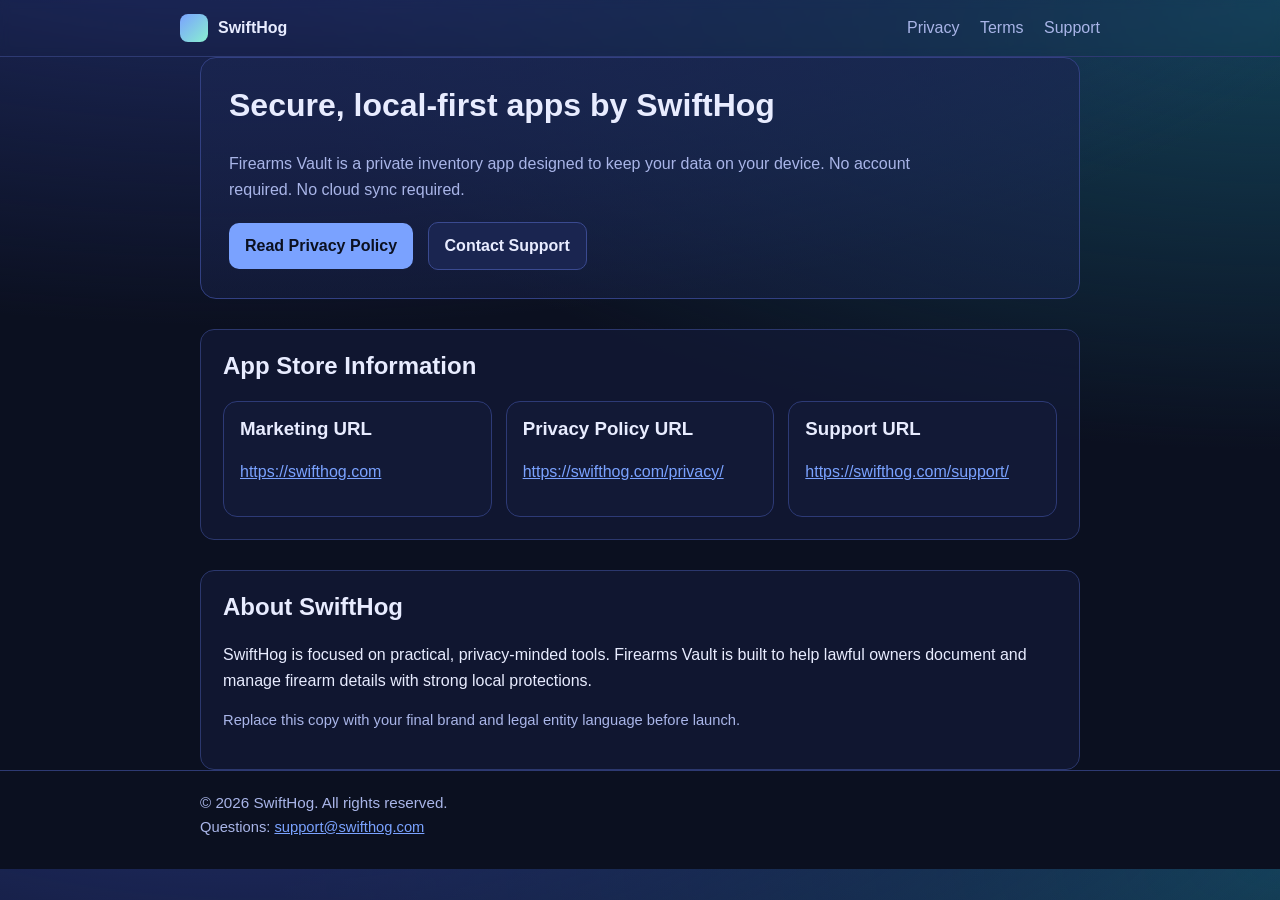
==== index.html @ f89284c2 "Add GitHub Pages site for app store compliance" ====
<!doctype html>
<html lang="en">
  <head>
    <meta charset="UTF-8" />
    <meta name="viewport" content="width=device-width, initial-scale=1.0" />
    <title>SwiftHog | Firearms Vault</title>
    <meta
      name="description"
      content="SwiftHog builds privacy-first, local-first mobile software. Firearms Vault helps you securely organize your collection."
    />
    <link rel="stylesheet" href="/styles.css" />
  </head>
  <body>
    <header>
      <div class="container topbar">
        <a class="brand" href="/">
          <span class="brand-badge" aria-hidden="true"></span>
          <span>SwiftHog</span>
        </a>
        <nav aria-label="Primary">
          <a href="/privacy/">Privacy</a>
          <a href="/terms/">Terms</a>
          <a href="/support/">Support</a>
        </nav>
      </div>
    </header>

    <main class="container">
      <section class="hero">
        <h1>Secure, local-first apps by SwiftHog</h1>
        <p class="subtext">
          Firearms Vault is a private inventory app designed to keep your data on your device.
          No account required. No cloud sync required.
        </p>
        <div class="button-row">
          <a class="button" href="/privacy/">Read Privacy Policy</a>
          <a class="button secondary" href="/support/">Contact Support</a>
        </div>
      </section>

      <section class="section">
        <h2>App Store Information</h2>
        <div class="grid">
          <article class="card">
            <h3>Marketing URL</h3>
            <p><a href="https://swifthog.com">https://swifthog.com</a></p>
          </article>
          <article class="card">
            <h3>Privacy Policy URL</h3>
            <p><a href="https://swifthog.com/privacy/">https://swifthog.com/privacy/</a></p>
          </article>
          <article class="card">
            <h3>Support URL</h3>
            <p><a href="https://swifthog.com/support/">https://swifthog.com/support/</a></p>
          </article>
        </div>
      </section>

      <section class="section">
        <h2>About SwiftHog</h2>
        <p>
          SwiftHog is focused on practical, privacy-minded tools. Firearms Vault is built to help
          lawful owners document and manage firearm details with strong local protections.
        </p>
        <p class="small">
          Replace this copy with your final brand and legal entity language before launch.
        </p>
      </section>
    </main>

    <footer>
      <div class="container">
        <div>© <span id="year"></span> SwiftHog. All rights reserved.</div>
        <div class="small">Questions: <a href="mailto:support@swifthog.com">support@swifthog.com</a></div>
      </div>
    </footer>

    <script>
      document.getElementById("year").textContent = new Date().getFullYear();
    </script>
  </body>
</html>
---- styles.css ----
:root {
  --bg: #0b1020;
  --surface: #121936;
  --surface-2: #1a2550;
  --text: #e8ecff;
  --muted: #a9b5e8;
  --accent: #7aa2ff;
  --accent-2: #89f0d0;
  --maxw: 920px;
}

* {
  box-sizing: border-box;
}

html,
body {
  margin: 0;
  padding: 0;
  font-family: -apple-system, BlinkMacSystemFont, "Segoe UI", Roboto, Helvetica, Arial, sans-serif;
  line-height: 1.6;
  color: var(--text);
  background: radial-gradient(1200px 500px at 20% -20%, #22306f, transparent),
    radial-gradient(1000px 450px at 100% 0%, #134157, transparent), var(--bg);
}

a {
  color: var(--accent);
}

a:hover {
  opacity: 0.92;
}

.container {
  width: 100%;
  max-width: var(--maxw);
  margin: 0 auto;
  padding: 0 20px;
}

header {
  border-bottom: 1px solid #2e3a73;
  backdrop-filter: blur(4px);
}

.topbar {
  display: flex;
  align-items: center;
  justify-content: space-between;
  padding: 14px 0;
}

.brand {
  display: inline-flex;
  align-items: center;
  gap: 10px;
  font-weight: 700;
  text-decoration: none;
  color: var(--text);
}

.brand-badge {
  width: 28px;
  height: 28px;
  border-radius: 8px;
  background: linear-gradient(135deg, var(--accent), var(--accent-2));
}

nav a {
  margin-left: 16px;
  text-decoration: none;
  color: var(--muted);
}

main {
  padding: 38px 0 60px;
}

.hero {
  background: linear-gradient(180deg, rgba(26, 37, 80, 0.7), rgba(26, 37, 80, 0.4));
  border: 1px solid #324082;
  border-radius: 16px;
  padding: 28px;
}

h1,
h2,
h3 {
  line-height: 1.2;
  margin-top: 0;
}

h1 {
  font-size: 2rem;
}

.subtext {
  color: var(--muted);
  max-width: 700px;
}

.grid {
  display: grid;
  grid-template-columns: repeat(auto-fit, minmax(220px, 1fr));
  gap: 14px;
  margin-top: 20px;
}

.card {
  background: var(--surface);
  border: 1px solid #2d3a76;
  border-radius: 14px;
  padding: 16px;
}

.button-row {
  margin-top: 20px;
}

.button {
  display: inline-block;
  background: var(--accent);
  color: #0b1020;
  text-decoration: none;
  font-weight: 600;
  padding: 10px 16px;
  border-radius: 10px;
  margin-right: 10px;
}

.button.secondary {
  background: var(--surface-2);
  color: var(--text);
  border: 1px solid #3a4a90;
}

.section {
  margin-top: 30px;
  background: rgba(18, 25, 54, 0.72);
  border: 1px solid #2b376d;
  border-radius: 14px;
  padding: 22px;
}

footer {
  border-top: 1px solid #2e3a73;
  color: var(--muted);
  font-size: 0.95rem;
  padding: 20px 0 30px;
}

.small {
  font-size: 0.92rem;
  color: var(--muted);
}

code {
  background: #18224b;
  border: 1px solid #2d3a76;
  padding: 2px 6px;
  border-radius: 6px;
}
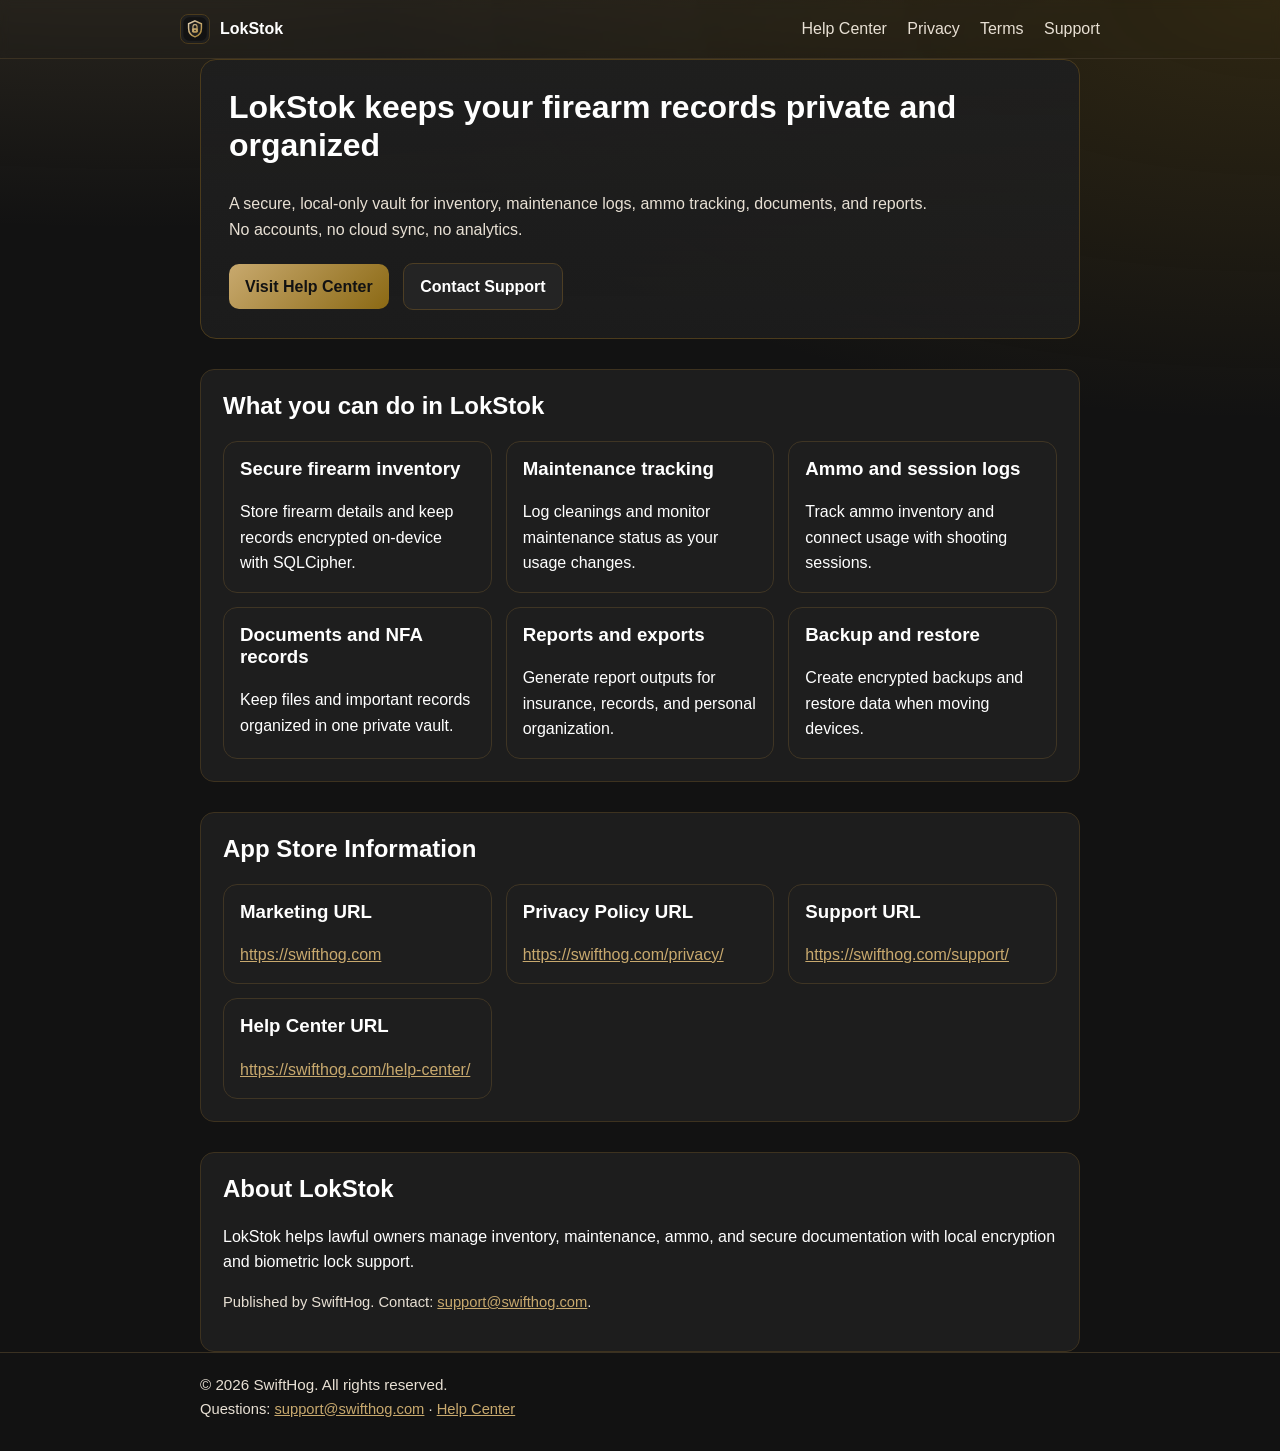
==== commit ecf9895d: "Add help center and refresh LokStok website copy/design" ====
--- a/index.html
+++ b/index.html
@@ -3,10 +3,11 @@
   <head>
     <meta charset="UTF-8" />
     <meta name="viewport" content="width=device-width, initial-scale=1.0" />
-    <title>SwiftHog | Firearms Vault</title>
+    <meta name="robots" content="noindex" />
+    <title>LokStok | Local-Only Firearms Vault</title>
     <meta
       name="description"
-      content="SwiftHog builds privacy-first, local-first mobile software. Firearms Vault helps you securely organize your collection."
+      content="LokStok is a local-only encrypted firearms vault app by SwiftHog for secure inventory, records, and documentation."
     />
     <link rel="stylesheet" href="/styles.css" />
   </head>
@@ -14,10 +15,11 @@
     <header>
       <div class="container topbar">
         <a class="brand" href="/">
-          <span class="brand-badge" aria-hidden="true"></span>
-          <span>SwiftHog</span>
+          <img class="brand-badge" src="/assets/lokstok-logo.svg" alt="LokStok logo" />
+          <span>LokStok</span>
         </a>
         <nav aria-label="Primary">
+          <a href="/help-center/">Help Center</a>
           <a href="/privacy/">Privacy</a>
           <a href="/terms/">Terms</a>
           <a href="/support/">Support</a>
@@ -27,14 +29,44 @@
 
     <main class="container">
       <section class="hero">
-        <h1>Secure, local-first apps by SwiftHog</h1>
+        <h1>LokStok keeps your firearm records private and organized</h1>
         <p class="subtext">
-          Firearms Vault is a private inventory app designed to keep your data on your device.
-          No account required. No cloud sync required.
+          A secure, local-only vault for inventory, maintenance logs, ammo tracking, documents, and
+          reports. No accounts, no cloud sync, no analytics.
         </p>
         <div class="button-row">
-          <a class="button" href="/privacy/">Read Privacy Policy</a>
+          <a class="button" href="/help-center/">Visit Help Center</a>
           <a class="button secondary" href="/support/">Contact Support</a>
+        </div>
+      </section>
+
+      <section class="section">
+        <h2>What you can do in LokStok</h2>
+        <div class="grid">
+          <article class="card">
+            <h3>Secure firearm inventory</h3>
+            <p>Store firearm details and keep records encrypted on-device with SQLCipher.</p>
+          </article>
+          <article class="card">
+            <h3>Maintenance tracking</h3>
+            <p>Log cleanings and monitor maintenance status as your usage changes.</p>
+          </article>
+          <article class="card">
+            <h3>Ammo and session logs</h3>
+            <p>Track ammo inventory and connect usage with shooting sessions.</p>
+          </article>
+          <article class="card">
+            <h3>Documents and NFA records</h3>
+            <p>Keep files and important records organized in one private vault.</p>
+          </article>
+          <article class="card">
+            <h3>Reports and exports</h3>
+            <p>Generate report outputs for insurance, records, and personal organization.</p>
+          </article>
+          <article class="card">
+            <h3>Backup and restore</h3>
+            <p>Create encrypted backups and restore data when moving devices.</p>
+          </article>
         </div>
       </section>
 
@@ -53,17 +85,21 @@
             <h3>Support URL</h3>
             <p><a href="https://swifthog.com/support/">https://swifthog.com/support/</a></p>
           </article>
+          <article class="card">
+            <h3>Help Center URL</h3>
+            <p><a href="https://swifthog.com/help-center/">https://swifthog.com/help-center/</a></p>
+          </article>
         </div>
       </section>
 
       <section class="section">
-        <h2>About SwiftHog</h2>
+        <h2>About LokStok</h2>
         <p>
-          SwiftHog is focused on practical, privacy-minded tools. Firearms Vault is built to help
-          lawful owners document and manage firearm details with strong local protections.
+          LokStok helps lawful owners manage inventory, maintenance, ammo, and secure documentation
+          with local encryption and biometric lock support.
         </p>
         <p class="small">
-          Replace this copy with your final brand and legal entity language before launch.
+          Published by SwiftHog. Contact: <a href="mailto:support@swifthog.com">support@swifthog.com</a>.
         </p>
       </section>
     </main>
@@ -71,7 +107,10 @@
     <footer>
       <div class="container">
         <div>© <span id="year"></span> SwiftHog. All rights reserved.</div>
-        <div class="small">Questions: <a href="mailto:support@swifthog.com">support@swifthog.com</a></div>
+        <div class="small">
+          Questions: <a href="mailto:support@swifthog.com">support@swifthog.com</a> ·
+          <a href="/help-center/">Help Center</a>
+        </div>
       </div>
     </footer>
 
--- a/styles.css
+++ b/styles.css
@@ -1,11 +1,11 @@
 :root {
-  --bg: #0b1020;
-  --surface: #121936;
-  --surface-2: #1a2550;
-  --text: #e8ecff;
-  --muted: #a9b5e8;
-  --accent: #7aa2ff;
-  --accent-2: #89f0d0;
+  --bg: #121212;
+  --surface: #1e1e1e;
+  --surface-2: #242424;
+  --text: #ffffff;
+  --muted: #e8e0d4;
+  --accent: #c8a96e;
+  --accent-2: #8b6914;
   --maxw: 920px;
 }
 
@@ -20,8 +20,8 @@
   font-family: -apple-system, BlinkMacSystemFont, "Segoe UI", Roboto, Helvetica, Arial, sans-serif;
   line-height: 1.6;
   color: var(--text);
-  background: radial-gradient(1200px 500px at 20% -20%, #22306f, transparent),
-    radial-gradient(1000px 450px at 100% 0%, #134157, transparent), var(--bg);
+  background: radial-gradient(1200px 520px at 10% -20%, rgba(200, 169, 110, 0.25), transparent),
+    radial-gradient(900px 420px at 100% 0, rgba(139, 105, 20, 0.24), transparent), var(--bg);
 }
 
 a {
@@ -40,7 +40,7 @@
 }
 
 header {
-  border-bottom: 1px solid #2e3a73;
+  border-bottom: 1px solid #3a3122;
   backdrop-filter: blur(4px);
 }
 
@@ -61,10 +61,12 @@
 }
 
 .brand-badge {
-  width: 28px;
-  height: 28px;
+  width: 30px;
+  height: 30px;
+  display: block;
   border-radius: 8px;
-  background: linear-gradient(135deg, var(--accent), var(--accent-2));
+  border: 1px solid #4b3b1c;
+  background: #1e1e1e;
 }
 
 nav a {
@@ -73,13 +75,17 @@
   color: var(--muted);
 }
 
+nav a:hover {
+  color: var(--accent);
+}
+
 main {
   padding: 38px 0 60px;
 }
 
 .hero {
-  background: linear-gradient(180deg, rgba(26, 37, 80, 0.7), rgba(26, 37, 80, 0.4));
-  border: 1px solid #324082;
+  background: linear-gradient(180deg, rgba(30, 30, 30, 0.95), rgba(30, 30, 30, 0.78));
+  border: 1px solid #4b3b1c;
   border-radius: 16px;
   padding: 28px;
 }
@@ -91,6 +97,10 @@
   margin-top: 0;
 }
 
+p {
+  margin-top: 0;
+}
+
 h1 {
   font-size: 2rem;
 }
@@ -109,19 +119,23 @@
 
 .card {
   background: var(--surface);
-  border: 1px solid #2d3a76;
+  border: 1px solid #3f3524;
   border-radius: 14px;
   padding: 16px;
 }
 
+.card p {
+  margin-bottom: 0;
+}
+
 .button-row {
   margin-top: 20px;
 }
 
 .button {
   display: inline-block;
-  background: var(--accent);
-  color: #0b1020;
+  background: linear-gradient(135deg, var(--accent), var(--accent-2));
+  color: #121212;
   text-decoration: none;
   font-weight: 600;
   padding: 10px 16px;
@@ -132,19 +146,19 @@
 .button.secondary {
   background: var(--surface-2);
   color: var(--text);
-  border: 1px solid #3a4a90;
+  border: 1px solid #4d3e24;
 }
 
 .section {
   margin-top: 30px;
-  background: rgba(18, 25, 54, 0.72);
-  border: 1px solid #2b376d;
+  background: rgba(30, 30, 30, 0.9);
+  border: 1px solid #3d321f;
   border-radius: 14px;
   padding: 22px;
 }
 
 footer {
-  border-top: 1px solid #2e3a73;
+  border-top: 1px solid #3a3122;
   color: var(--muted);
   font-size: 0.95rem;
   padding: 20px 0 30px;
@@ -155,9 +169,35 @@
   color: var(--muted);
 }
 
+ul,
+ol {
+  margin: 0;
+  padding-left: 22px;
+}
+
+li + li {
+  margin-top: 6px;
+}
+
 code {
-  background: #18224b;
-  border: 1px solid #2d3a76;
+  background: #26211a;
+  border: 1px solid #4b3b1c;
   padding: 2px 6px;
   border-radius: 6px;
 }
+
+@media (max-width: 720px) {
+  .topbar {
+    flex-wrap: wrap;
+    gap: 8px;
+  }
+
+  nav {
+    width: 100%;
+  }
+
+  nav a {
+    margin-left: 0;
+    margin-right: 14px;
+  }
+}
